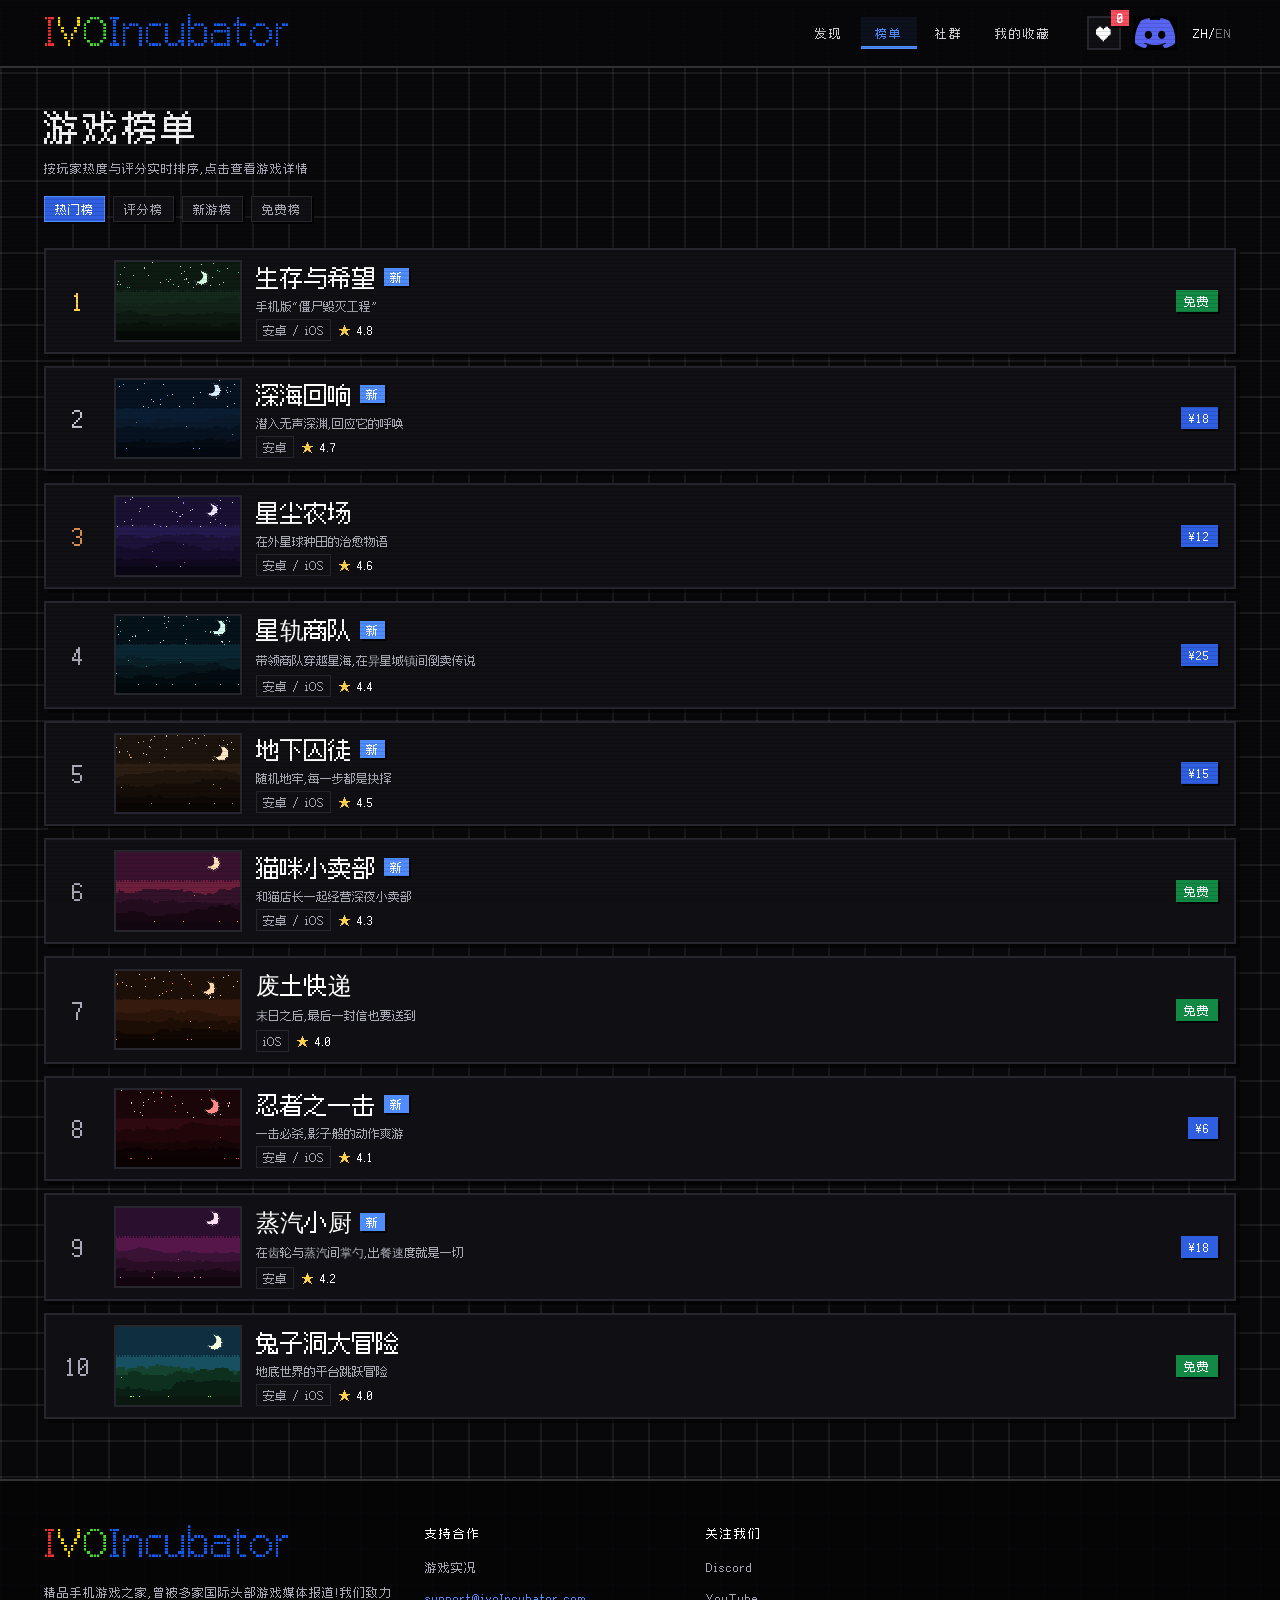
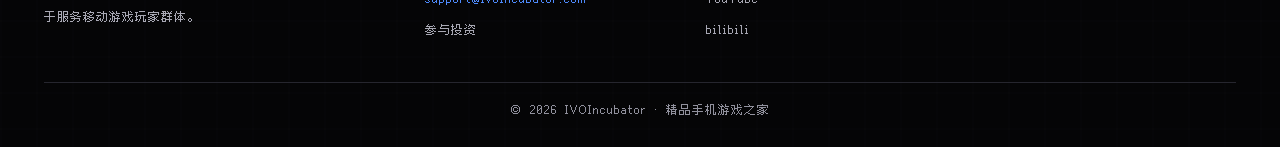
==== charts.html @ 24a02d3a "feat: 新增游戏榜单页 charts.html - 四个榜单各取前 10:热门(非即将推出按热度)/评分/新游/免费,   chips 切换,数据全部实时来自 GAMES,无需单独维护 - 排行行" ====
<!DOCTYPE html>
<html lang="zh-CN" data-lang="zh">
<head>
<meta charset="UTF-8">
<meta name="viewport" content="width=device-width, initial-scale=1.0">
<title>游戏榜单 - IVOIncubator</title>
<meta name="description" content="IVOIncubator 手机游戏榜单:热门榜、评分榜、新游榜、免费榜,发现值得玩的精品手机游戏。">
<!-- 如换正式域名,全局替换 URL 即可 -->
<link rel="canonical" href="https://anliways.github.io/ivo/charts.html">
<meta property="og:type" content="website">
<meta property="og:site_name" content="IVOIncubator">
<meta property="og:title" content="游戏榜单 - IVOIncubator">
<meta property="og:description" content="热门榜、评分榜、新游榜、免费榜——发现值得玩的精品手机游戏。">
<meta property="og:image" content="https://anliways.github.io/ivo/assets/og-image.png">
<meta property="og:url" content="https://anliways.github.io/ivo/charts.html">
<meta name="twitter:card" content="summary_large_image">
<meta name="twitter:title" content="游戏榜单 - IVOIncubator">
<meta name="twitter:description" content="热门榜、评分榜、新游榜、免费榜——发现值得玩的精品手机游戏。">
<meta name="twitter:image" content="https://anliways.github.io/ivo/assets/og-image.png">
<link rel="icon" type="image/png" href="assets/emoji.png">
<link rel="manifest" href="manifest.json">
<meta name="theme-color" content="#08080a">
<link rel="apple-touch-icon" href="assets/icons/icon-192.png">
<link rel="preload" as="font" type="font/woff2" href="assets/FusionPixel12-subset.woff2" crossorigin>
<link rel="stylesheet" href="common.css">
<link rel="stylesheet" href="home.css">
<link rel="stylesheet" href="charts.css">
</head>
<body>

<!-- ===== 顶栏 ===== -->
<header class="topbar">
  <div class="shell topbar-in">
    <a class="logo-link" href="index.html">
      <img src="assets/logo.png" alt="IVOIncubator">
    </a>
    <nav class="topnav">
      <a href="index.html" data-i18n="navDiscover">发现</a>
      <a href="charts.html" class="active" data-i18n="navCharts">榜单</a>
      <a href="index.html#community" data-i18n="navCommunity">社群</a>
      <a href="favorites.html" data-i18n="navFavs">我的收藏</a>
    </nav>
    <div class="topbar-tools">
      <a class="fav-link" href="favorites.html" aria-label="我的收藏" data-i18n-aria="navFavs">♥<b class="fav-badge" data-fav-badge>0</b></a>
      <a class="discord-top" href="#" data-link="discord" target="_blank" rel="noopener" aria-label="Discord">
        <img src="assets/discord.png" alt="Discord">
      </a>
      <button class="lang-btn" id="langBtn" type="button" aria-label="Switch language">
        <span class="lang-zh">ZH</span><span class="lang-sep">/</span><span class="lang-en">EN</span>
      </button>
    </div>
  </div>
</header>

<main class="shell charts-page">

  <section class="charts-head">
    <h1 data-i18n="chartTitle">游戏榜单</h1>
    <p class="charts-sub" data-i18n="chartSub">按玩家热度与评分实时排序,点击查看游戏详情</p>
  </section>

  <nav class="chart-tabs" id="chartTabs" role="tablist" aria-label="榜单切换"></nav>

  <div class="chart-list" id="chartList"></div>

</main>

<!-- ===== 页脚 ===== -->
<footer class="footer">
  <div class="shell">
    <div class="footer-grid">
      <div class="footer-brand">
        <img src="assets/logo.png" alt="IVOIncubator">
        <p data-i18n="footAbout">精品手机游戏之家,曾被多家国际头部游戏媒体报道!我们致力于服务移动游戏玩家群体。</p>
      </div>
      <div>
        <h4 data-i18n="footSupport">支持合作</h4>
        <ul>
          <li><a href="#" data-link="live" target="_blank" rel="noopener" data-i18n="footLive">游戏实况</a></li>
          <li><a href="mailto:support@ivoIncubator.com" class="footer-mail">support@ivoIncubator.com</a></li>
          <li><a href="#" data-i18n="footInvest">参与投资</a></li>
        </ul>
      </div>
      <div>
        <h4 data-i18n="footFollow">关注我们</h4>
        <ul>
          <li><a href="#" data-link="discord" target="_blank" rel="noopener">Discord</a></li>
          <li><a href="#" data-link="youtube" target="_blank" rel="noopener">YouTube</a></li>
          <li><a href="#" data-link="bilibili" target="_blank" rel="noopener">bilibili</a></li>
        </ul>
      </div>
    </div>
    <p class="footer-bottom">© 2026 IVOIncubator · <span data-i18n="footRights">精品手机游戏之家</span></p>
  </div>
</footer>

<button class="back-top" id="backTop" type="button" aria-label="Back to top" data-i18n-aria="backTop">▲</button>

<script src="data.js"></script>
<script src="cursor.js"></script>
<script src="analytics.js"></script>
<script src="charts.js"></script>
<script>
if ("serviceWorker" in navigator) {
  addEventListener("load", () => navigator.serviceWorker.register("sw.js"));
  // 新版本 SW 接管时给个像素提示(首次注册不提示)
  let hadController = !!navigator.serviceWorker.controller;
  navigator.serviceWorker.addEventListener("controllerchange", () => {
    if (!hadController) { hadController = true; return; }
    const el = document.createElement("div");
    el.className = "toast show";
    el.textContent = document.documentElement.dataset.lang === "en" ? "✨ Updated to the latest version" : "✨ 已更新到最新版本";
    document.body.appendChild(el);
    setTimeout(() => el.remove(), 2400);
  });
}
</script>
</body>
</html>
---- common.css ----
/* =====================================================
 * IVOIncubator · 公共样式(两页共用)
 * ===================================================== */

/* ---- 像素字体(子集版,全站仅 34KB;新增大量文案后需重新子集化) ---- */
@font-face {
  font-family: "FusionPixel";
  src: url("assets/FusionPixel12-subset.woff2") format("woff2");
  font-weight: 400;
  font-display: swap;
}
@font-face {
  font-family: "FusionPixel";
  src: url("assets/FusionPixel12-latin-subset.woff2") format("woff2");
  font-weight: 400;
  font-display: swap;
  unicode-range: U+0000-00FF, U+2000-206F;
}

/* ---- 基础 ---- */
:root {
  --bg: #08080a;
  --line: rgba(255, 255, 255, 0.07);
  --grid-size: 36px;
  --panel: #101014;
  --panel-2: #16161c;
  --border: #26262e;
  --border-hover: #4f8cff;
  --brand: #4f8cff;
  --brand-deep: #2f5fe0;
  --green: #37d67a;
  --red: #ff4d5e;
  --pink: #ff2ea6;
  --text: #f2f2f2;
  --text-dim: #aaaab6;
}
* { margin: 0; padding: 0; box-sizing: border-box; }

/* hidden 属性优先于任何 display 规则(如 .btn 的 display:inline-block) */
[hidden] { display: none !important; }

html { scroll-behavior: smooth; }

body {
  background: var(--bg);
  background-image:
    linear-gradient(var(--line) 2px, transparent 2px),
    linear-gradient(90deg, var(--line) 2px, transparent 2px);
  background-size: var(--grid-size) var(--grid-size);
  color: var(--text);
  font-family: "FusionPixel", "Zpix", "SimHei", monospace;
  -webkit-font-smoothing: none;
  font-smooth: never;
  min-height: 100vh;
  display: flex;
  flex-direction: column;
}

a { color: inherit; text-decoration: none; }
img, canvas, svg { display: block; image-rendering: pixelated; }
button { font-family: inherit; }
::placeholder { color: #84849a; }

/* ---- 全局像素化:选中 / 滚动条 / 光标 / CRT 扫描线 ---- */
::selection { background: var(--brand); color: #000; }

::-webkit-scrollbar { width: 12px; height: 12px; }
::-webkit-scrollbar-track { background: #0b0b0e; }
::-webkit-scrollbar-thumb { background: #2c2c36; border: 2px solid #0b0b0e; }
::-webkit-scrollbar-thumb:hover { background: var(--brand-deep); }
* { scrollbar-color: #2c2c36 #0b0b0e; }

/* ---- 全局像素光标(cursor.js 运行时生成 PNG 注入变量) ---- */
* { cursor: var(--cursor-arrow, auto); }
a, button, .chip, .fav-btn, select, label[for], summary {
  cursor: var(--cursor-point, pointer);
}
input, textarea { cursor: text; }

/* CRT 扫描线覆层 */
body::after {
  content: "";
  position: fixed;
  inset: 0;
  z-index: 999;
  pointer-events: none;
  background: repeating-linear-gradient(
    0deg,
    rgba(0, 0, 0, 0.12) 0 1px,
    transparent 1px 4px
  );
}

.shell {
  width: 100%;
  max-width: 1240px;
  margin: 0 auto;
  padding: 0 24px;
}

/* ============ 顶栏 ============ */
.topbar {
  background: rgba(8, 8, 10, 0.96);
  border-bottom: 2px solid rgba(255, 255, 255, 0.18);
  position: sticky;
  top: 0;
  z-index: 50;
}
.topbar-in {
  display: flex;
  align-items: center;
  gap: 22px;
  height: 66px;
}
.logo-link { flex: none; display: block; }
.logo-link img { width: 248px; image-rendering: pixelated; } /* 991/4,整数倍缩放最锐利 */

.search-box {
  flex: 1;
  min-width: 0;
  max-width: 380px;
  display: flex;
  border: 2px solid var(--border);
  background: #0c0c10;
}
.search-box input {
  flex: 1;
  min-width: 0;
  background: none;
  border: none;
  outline: none;
  color: var(--text);
  font-family: inherit;
  font-size: 12px;
  padding: 8px 12px;
  letter-spacing: 1px;
}
.search-box .search-go {
  border: none;
  border-left: 2px solid var(--border);
  background: var(--panel-2);
  color: var(--text-dim);
  font-family: inherit;
  font-size: 12px;
  padding: 0 14px;
  cursor: pointer;
}
.search-box:focus-within { border-color: var(--brand); }
.search-box:focus-within .search-go { color: var(--brand); }

.topnav {
  display: flex;
  gap: 4px;
  margin-left: auto;
}
.topnav a {
  font-size: 12px;
  letter-spacing: 2px;
  color: #cfcfd6;
  padding: 8px 14px;
  white-space: nowrap;
}
.topnav a:hover, .topnav a.active { color: var(--brand); }
.topnav a.active {
  background: rgba(79, 140, 255, 0.08);
  box-shadow: inset 0 -3px 0 var(--brand);
}

.topbar-tools {
  display: flex;
  align-items: center;
  gap: 12px;
  flex: none;
}
.discord-top img { width: 44px; image-rendering: pixelated; } /* 88/2 */
.discord-top:hover { filter: brightness(1.3); }

/* 顶栏收藏入口(三页共用,带计数角标) */
.fav-link {
  position: relative;
  flex: none;
  display: flex;
  align-items: center;
  justify-content: center;
  width: 34px;
  height: 34px;
  font-size: 16px;
  color: #fff;
  border: 2px solid var(--border);
  background: var(--panel);
}
.fav-link:hover { border-color: var(--red); color: var(--red); }
.fav-link.active { border-color: var(--red); color: var(--red); }
.fav-badge {
  position: absolute;
  top: -8px;
  right: -10px;
  min-width: 18px;
  padding: 1px 4px;
  font-size: 12px;
  font-style: normal;
  line-height: 1.2;
  text-align: center;
  color: #fff;
  background: var(--red);
  box-shadow: 2px 2px 0 rgba(0, 0, 0, 0.75);
}

.lang-btn {
  background: none;
  border: none;
  cursor: pointer;
  font-size: 12px;
  color: #fff;
  letter-spacing: 1px;
  padding: 6px 4px;
}
.lang-btn:hover { color: var(--brand); }
.lang-btn:focus-visible { outline: 2px solid var(--brand); outline-offset: 2px; }
.lang-btn .lang-en { opacity: 0.45; }
html[data-lang="en"] .lang-btn .lang-zh { opacity: 0.45; }
html[data-lang="en"] .lang-btn .lang-en { opacity: 1; }

/* ============ 页脚 ============ */
.footer {
  margin-top: auto;
  border-top: 2px solid rgba(255, 255, 255, 0.18);
  background: rgba(5, 5, 6, 0.9);
  padding: 44px 0 30px;
}
.footer-grid {
  display: grid;
  grid-template-columns: 1.4fr 1fr 1fr 1fr;
  gap: 32px;
}
.footer-grid > div { min-width: 0; }
.footer-brand img { width: 248px; max-width: 100%; image-rendering: pixelated; margin-bottom: 16px; }
.footer-brand p {
  font-size: 12px;
  line-height: 2;
  color: var(--text-dim);
  letter-spacing: 1px;
}
.footer h4 {
  font-size: 12px;
  font-weight: 400;
  color: #fff;
  margin-bottom: 14px;
  letter-spacing: 2px;
}
.footer ul { list-style: none; }
.footer li { margin-bottom: 10px; }
.footer li a {
  font-size: 12px;
  color: var(--text-dim);
  letter-spacing: 1px;
}
.footer li a:hover { color: var(--brand); }
.footer-mail { color: var(--brand) !important; }
.footer-bottom {
  margin-top: 34px;
  padding-top: 18px;
  border-top: 1px solid var(--border);
  font-size: 12px;
  color: #93939f;
  text-align: center;
  letter-spacing: 1px;
}

/* ============ 通用按钮 / 标签(8-bit 硬阴影) ============ */
.btn {
  display: inline-block;
  font-size: 12px;
  letter-spacing: 1px;
  padding: 10px 18px;
  border: 2px solid #fff;
  cursor: pointer;
  white-space: nowrap;
  box-shadow: 4px 4px 0 #000;
  transition: transform 0.12s steps(2, end), box-shadow 0.12s steps(2, end),
              filter 0.12s steps(2, end);
}
.btn:hover { filter: brightness(1.12); transform: translate(-1px, -1px); box-shadow: 5px 5px 0 #000; }
.btn:active { transform: translate(3px, 3px); box-shadow: 1px 1px 0 #000; }
.btn:focus-visible { outline: 2px solid var(--brand); outline-offset: 2px; }
.btn-green { background: var(--green); color: #05270f; }
.btn-pink  { background: var(--pink); color: #fff; }
.btn-blue  { background: var(--brand); color: #fff; border-color: var(--brand); }
.btn-ghost { background: transparent; color: #fff; border-color: #4a4a55; }
.btn-ghost:hover { border-color: var(--brand); color: var(--brand); }

.chip {
  display: inline-block;
  font-size: 12px;
  letter-spacing: 1px;
  padding: 4px 10px;
  border: 1px solid var(--border);
  background: var(--panel);
  color: var(--text-dim);
  cursor: pointer;
  white-space: nowrap;
  box-shadow: 2px 2px 0 #000;
  transition: transform 0.1s steps(2, end), box-shadow 0.1s steps(2, end),
              color 0.1s steps(2, end), border-color 0.1s steps(2, end);
}
.chip:hover { color: var(--text); border-color: #4a4a55; transform: translate(1px, 1px); box-shadow: 1px 1px 0 #000; }
.chip.active {
  background: var(--brand-deep);
  border-color: var(--brand);
  color: #fff;
}

/* 价格/状态角标 */
.pill {
  font-size: 12px;
  letter-spacing: 1px;
  padding: 3px 8px;
  color: #fff;
  white-space: nowrap;
  box-shadow: 2px 2px 0 rgba(0, 0, 0, 0.75);
}
.pill-free { background: #128a45; }
.pill-paid { background: var(--brand-deep); }
.pill-soon { background: #3a3a44; color: #c8c8d2; }

/* 平台小标签 */
.plat {
  font-size: 12px;
  letter-spacing: 0;
  padding: 2px 6px;
  border: 1px solid var(--border);
  color: var(--text-dim);
}

/* 空状态 */
.empty-tip {
  padding: 60px 0;
  text-align: center;
  color: var(--text-dim);
  font-size: 12px;
  letter-spacing: 1px;
}

/* ============ 窄屏 ============ */
@media (max-width: 960px) {
  .topnav { display: none; }
  .logo-link img { width: 124px; }
}
@media (max-width: 640px) {
  .shell { padding: 0 14px; }
  .topbar-in { gap: 8px; height: 58px; }
  .logo-link img { width: 124px; }
  .search-box { max-width: none; }
  .search-box .search-go { padding: 0 10px; }
  .lang-btn { font-size: 12px; padding: 4px 2px; }
  .discord-top { display: none; }
  .footer-grid { grid-template-columns: 1fr; gap: 24px; }
  .footer-mail { overflow-wrap: anywhere; }
}

/* ============ 收藏按钮(卡片右上角) ============ */
.fav-btn {
  position: absolute;
  top: 8px;
  right: 8px;
  width: 28px;
  height: 28px;
  display: flex;
  align-items: center;
  justify-content: center;
  background: rgba(8, 8, 10, 0.8);
  border: 2px solid rgba(255, 255, 255, 0.5);
  color: #fff;
  font-size: 14px;
  line-height: 1;
  padding: 0;
  z-index: 3;
}
.fav-btn:hover { border-color: var(--red); color: var(--red); }
.fav-btn.on {
  border-color: var(--red);
  color: var(--red);
  background: rgba(8, 8, 10, 0.9);
}

/* NEW 角标(封面右上) */
.pill-new {
  position: absolute;
  top: 8px;
  left: 8px;
  background: var(--brand);
  color: #fff;
  font-size: 12px;
  letter-spacing: 1px;
  padding: 2px 8px;
  box-shadow: 2px 2px 0 rgba(0, 0, 0, 0.75);
}

/* 评分 */
.rating {
  font-size: 12px;
  letter-spacing: 0;
  color: #ffd24a;
  white-space: nowrap;
}
.rating .num { color: #fff; }

/* ============ 像素 toast ============ */
.toast {
  position: fixed;
  left: 50%;
  bottom: 34px;
  transform: translateX(-50%);
  background: var(--panel-2);
  border: 2px solid var(--brand);
  box-shadow: 4px 4px 0 #000;
  color: #fff;
  font-size: 12px;
  letter-spacing: 1px;
  padding: 10px 18px;
  z-index: 1000;
  opacity: 0;
  pointer-events: none;
}
.toast.show { opacity: 1; }
.toast span { color: var(--brand); }

/* ============ 返回顶部 ============ */
.back-top {
  position: fixed;
  right: 22px;
  bottom: 22px;
  width: 46px;
  height: 46px;
  background: var(--panel-2);
  border: 2px solid #fff;
  color: #fff;
  font-size: 16px;
  line-height: 1;
  z-index: 90;
  box-shadow: 4px 4px 0 #000;
  opacity: 0;
  pointer-events: none;
  transition: opacity 0.2s steps(3, end);
}
.back-top.show { opacity: 1; pointer-events: auto; }
.back-top:hover { background: var(--brand-deep); border-color: var(--brand); }
@media (max-width: 640px) {
  .back-top { right: 14px; bottom: 14px; width: 40px; height: 40px; }
}

/* ============ 轮播暂停按钮 ============ */
.car-pause {
  position: absolute;
  top: 14px;
  right: 76px;
  width: 26px;
  height: 26px;
  background: rgba(8, 8, 10, 0.7);
  border: 2px solid rgba(255, 255, 255, 0.5);
  color: #fff;
  font-size: 10px;
  line-height: 1;
  padding: 0;
  z-index: 6;
}
.car-pause:hover { border-color: var(--brand); color: var(--brand); }

/* ============ 加载更多 ============ */
.load-more-wrap { text-align: center; margin-top: 22px; }

/* ============ 上线通知订阅条(详情页) ============ */
.notify {
  margin-top: 26px;
  border: 2px solid var(--brand);
  background: rgba(79, 140, 255, 0.08);
  padding: 18px 20px;
  box-shadow: 4px 4px 0 rgba(0, 0, 0, 0.6);
}
.notify h4 {
  font-size: 12px;
  font-weight: 400;
  letter-spacing: 2px;
  color: #fff;
  margin-bottom: 12px;
}
.notify-form { display: flex; gap: 10px; flex-wrap: wrap; }
.notify-form input {
  flex: 1;
  min-width: 200px;
  background: #0c0c10;
  border: 2px solid var(--border);
  color: var(--text);
  font-family: inherit;
  font-size: 12px;
  letter-spacing: 1px;
  padding: 9px 12px;
  outline: none;
}
.notify-form input:focus { border-color: var(--brand); }
.notify-done { font-size: 12px; color: var(--green); letter-spacing: 1px; line-height: 2; }

/* ============ 减少动态效果偏好 ============ */
@media (prefers-reduced-motion: reduce) {
  * { transition-duration: 0.01ms !important; animation: none !important; }
  html { scroll-behavior: auto; }
}
---- home.css ----
/* =====================================================
 * IVOIncubator · 首页样式
 * ===================================================== */

.home { padding-bottom: 30px; }

/* ============ 轮播 ============ */
.carousel {
  position: relative;
  margin-top: 22px;
  border: 2px solid var(--border);
  background: var(--panel);
  overflow: hidden;
  box-shadow: 6px 6px 0 rgba(0, 0, 0, 0.6);
}
.slides { position: relative; height: 420px; }
.slide {
  position: absolute;
  inset: 0;
  opacity: 0;
  transition: opacity 0.6s;
  pointer-events: none;
}
.slide.active { opacity: 1; pointer-events: auto; }
.slide .slide-bg {
  position: absolute;
  inset: 0;
  width: 100%;
  height: 100%;
  object-fit: cover;
  image-rendering: pixelated;
}
.slide .slide-shade {
  position: absolute;
  inset: 0;
  background: linear-gradient(180deg, rgba(0,0,0,0.05) 30%, rgba(0,0,0,0.78) 82%);
}
.slide-info {
  position: absolute;
  left: 30px;
  right: 30px;
  bottom: 26px;
}
.slide-tags { display: flex; gap: 8px; margin-bottom: 12px; flex-wrap: wrap; }
.slide-tags .tagmini {
  font-size: 12px;
  letter-spacing: 1px;
  padding: 3px 8px;
  background: rgba(8,8,10,0.75);
  border: 1px solid rgba(255,255,255,0.35);
  color: #fff;
}.slide-info h2 {
  font-size: clamp(24px, 3vw, 36px);
  font-weight: 400;
  letter-spacing: 2px;
  text-shadow: 3px 3px 0 rgba(0,0,0,0.6);
}
.slide-info p {
  margin: 8px 0 16px;
  font-size: 24px;
  color: #d8d8de;
  letter-spacing: 1px;
  text-shadow: 2px 2px 0 rgba(0,0,0,0.6);
}

.car-btn {
  position: absolute;
  top: 40%;
  transform: translateY(-50%);
  width: 44px;
  height: 44px;
  background: rgba(8,8,10,0.6);
  border: 2px solid rgba(255,255,255,0.4);
  color: #fff;
  font-size: 24px;
  cursor: pointer;
  z-index: 5;
  line-height: 1;
  box-shadow: 3px 3px 0 rgba(0,0,0,0.6);
}
.car-btn:hover { background: var(--brand-deep); border-color: var(--brand); }
.car-prev { left: 14px; }
.car-next { right: 14px; }
.car-dots {
  position: absolute;
  right: 18px;
  top: 14px;
  display: flex;
  gap: 8px;
  z-index: 5;
}
.car-dots button {
  width: 12px;
  height: 12px;
  border: 2px solid #fff;
  background: transparent;
  cursor: pointer;
  padding: 0;
}
.car-dots button.active { background: var(--brand); border-color: var(--brand); }

/* ============ 分类行 ============ */
.genre-row {
  display: flex;
  gap: 10px;
  margin: 22px 0 26px;
  overflow-x: auto;
  padding-bottom: 6px;
  scrollbar-width: thin;
}
.genre-row .chip { font-size: 12px; padding: 6px 14px; }

/* ============ 主区两栏 ============ */
.home-main {
  display: grid;
  grid-template-columns: 1fr 300px;
  gap: 26px;
  align-items: start;
}
@media (max-width: 1024px) {
  .home-main { grid-template-columns: 1fr; }
}

/* ---- 标签页 ---- */
.tab-bar {
  display: flex;
  gap: 4px;
  border-bottom: 2px solid var(--border);
  overflow-x: auto;
}
.tab-bar button {
  background: none;
  border: none;
  color: var(--text-dim);
  font-size: 24px;
  letter-spacing: 2px;
  padding: 12px 18px 10px;
  cursor: pointer;
  white-space: nowrap;
}
.tab-bar button:hover { color: var(--text); }
.tab-bar button.active {
  color: var(--brand);
  box-shadow: inset 0 -4px 0 var(--brand);
}
@media (max-width: 640px) {
  .tab-bar button { font-size: 12px; padding: 10px 12px 8px; }
}

/* ---- 游戏卡片网格 ---- */
.game-grid {
  margin-top: 20px;
  display: grid;
  grid-template-columns: repeat(4, 1fr);
  gap: 16px;
}
@media (max-width: 1180px) { .game-grid { grid-template-columns: repeat(3, 1fr); } }
@media (max-width: 720px)  { .game-grid { grid-template-columns: repeat(2, 1fr); } }

.game-card {
  background: var(--panel);
  border: 2px solid var(--border);
  box-shadow: 5px 5px 0 rgba(0, 0, 0, 0.55);
  transition: transform 0.15s steps(3, end), border-color 0.15s steps(3, end),
              box-shadow 0.15s steps(3, end);
  display: flex;
  flex-direction: column;
}
.game-card:hover {
  transform: translate(-2px, -2px);
  border-color: var(--border-hover);
  box-shadow: 8px 8px 0 rgba(0, 0, 0, 0.65);
}
.game-card .cover {
  position: relative;
  aspect-ratio: 3 / 2;
  overflow: hidden;
  border-bottom: 2px solid var(--border);
}
.game-card .cover canvas {
  width: 100%;
  height: 100%;
  image-rendering: pixelated;
}
.game-card .cover .pill { position: absolute; left: 8px; bottom: 8px; }
.game-card .card-body { padding: 10px 12px 12px; display: flex; flex-direction: column; gap: 6px; flex: 1; }
.game-card .card-title {
  font-size: 24px;
  letter-spacing: 0;
  line-height: 1.25;
  color: #fff;
}
.game-card:hover .card-title { color: var(--brand); }
.game-card .card-tagline {
  font-size: 12px;
  color: var(--text-dim);
  letter-spacing: 0;
  line-height: 1.6;
  display: -webkit-box;
  -webkit-line-clamp: 2;
  -webkit-box-orient: vertical;
  overflow: hidden;
  flex: 1;
}
.game-card .card-meta { display: flex; gap: 6px; flex-wrap: wrap; }

/* ============ 侧栏 ============ */
/* 侧栏节奏整体收紧:面板总高尽量贴近 2 行卡片网格,避免主列下方出现大段空白 */
.side-col { display: flex; flex-direction: column; gap: 14px; }
.panel {
  background: var(--panel);
  border: 2px solid var(--border);
  padding: 14px;
  box-shadow: 5px 5px 0 rgba(0, 0, 0, 0.55);
}
.panel h3 {
  font-size: 12px;
  font-weight: 400;
  letter-spacing: 2px;
  color: #fff;
  margin-bottom: 10px;
}
.filter-group { display: flex; flex-wrap: wrap; gap: 8px; }
.tag-cloud { display: flex; flex-wrap: wrap; gap: 8px; }
.panel-notice {
  border-color: var(--pink);
  background: linear-gradient(180deg, rgba(255,46,166,0.12), rgba(255,46,166,0.04));
}
.panel-notice p {
  font-size: 12px;
  line-height: 1.9;
  color: var(--text-dim);
  letter-spacing: 1px;
  margin-bottom: 12px;
}
.btn-block { display: block; text-align: center; width: 100%; }

/* 收藏面板 */
.fav-count {
  font-size: 24px;
  color: var(--red);
  letter-spacing: 2px;
  margin-bottom: 12px;
}
#favOnlyBtn { display: block; width: 100%; text-align: center; }
.fav-hint {
  margin-top: 8px;
  font-size: 12px;
  color: var(--text-dim);
  line-height: 1.9;
  letter-spacing: 1px;
}

/* ============ 最新上架 ============ */
.fresh-sec { margin-top: 26px; }
.sec-head { display: flex; align-items: center; gap: 16px; margin-bottom: 16px; }
.sec-head h2 {
  font-size: 24px;
  font-weight: 400;
  letter-spacing: 3px;
  white-space: nowrap;
}
.sec-line { flex: 1; height: 2px; background: var(--border); }

.fresh-row {
  display: grid;
  grid-auto-flow: column;
  grid-auto-columns: 220px;
  gap: 14px;
  overflow-x: auto;
  padding-bottom: 10px;
  scrollbar-width: thin;
}
.fresh-row .game-card { grid-auto-columns: auto; }

/* ============ 社群横幅 ============ */
.community {
  margin-top: 34px;
  border: 2px solid var(--pink);
  background:
    linear-gradient(90deg, rgba(255,46,166,0.16), rgba(79,140,255,0.10)),
    var(--panel);
  box-shadow: 6px 6px 0 rgba(0, 0, 0, 0.6);
}
.community-in {
  display: flex;
  align-items: center;
  justify-content: space-between;
  gap: 20px;
  padding: 26px 30px;
  flex-wrap: wrap;
}
.community-in h2 {
  font-size: clamp(24px, 2.6vw, 36px);
  font-weight: 400;
  letter-spacing: 2px;
}
.community-in p {
  margin-top: 8px;
  font-size: 12px;
  color: var(--text-dim);
  letter-spacing: 1px;
}

/* ============ 轮播窄屏 ============ */
@media (max-width: 640px) {
  .slides { height: 300px; }
  .slide-info { left: 16px; right: 16px; bottom: 16px; }
  .car-btn { display: none; }
  .fresh-row { grid-auto-columns: 180px; }
}

/* ============ 大屏(≥1440):放宽容器,吃满宽屏而不失焦 ============ */
@media (min-width: 1440px) {
  .shell { max-width: 1440px; }
  .slides { height: 460px; }
  .fresh-row { grid-auto-columns: 240px; }
}
---- charts.css ----
/* =====================================================
 * IVOIncubator · 榜单页
 * 注意:对 .shell 的补充只用 padding-top/bottom 长属性,
 * 多值简写会清掉横向内边距(见 favorites.css 的教训)
 * ===================================================== */

.charts-page { padding-top: 34px; padding-bottom: 60px; }

.charts-head h1 {
  font-size: 36px;
  font-weight: 400;
  letter-spacing: 3px;
}
.charts-sub {
  margin-top: 10px;
  font-size: 12px;
  color: var(--text-dim);
  letter-spacing: 1px;
}

/* 榜单切换 chips */
.chart-tabs {
  margin-top: 20px;
  display: flex;
  gap: 8px;
  overflow-x: auto;
  padding-bottom: 4px;
  scrollbar-width: thin;
}
.chart-tabs .chip { flex: none; }

/* 排行行 */
.chart-list {
  margin-top: 22px;
  display: flex;
  flex-direction: column;
  gap: 12px;
}
.chart-row {
  display: flex;
  align-items: center;
  gap: 14px;
  background: var(--panel);
  border: 2px solid var(--border);
  padding: 10px 16px 10px 10px;
  box-shadow: 4px 4px 0 rgba(0, 0, 0, 0.55);
  transition: transform 0.15s steps(3, end), border-color 0.15s steps(3, end),
              box-shadow 0.15s steps(3, end);
}
.chart-row:hover {
  transform: translate(-2px, -2px);
  border-color: var(--border-hover);
  box-shadow: 7px 7px 0 rgba(0, 0, 0, 0.65);
}

/* 名次:前三名金属色 */
.rank {
  flex: none;
  width: 44px;
  text-align: center;
  font-size: 24px;
  letter-spacing: 1px;
  color: var(--text-dim);
}
.rank-1 { color: #ffd24a; }
.rank-2 { color: #c8c8d4; }
.rank-3 { color: #d98c4f; }

.row-cover {
  flex: none;
  width: 128px;
  border: 2px solid var(--border);
}
.row-cover canvas { display: block; width: 100%; image-rendering: pixelated; }

.row-main {
  flex: 1;
  min-width: 0;
  display: flex;
  flex-direction: column;
  gap: 5px;
}
.row-title {
  font-size: 24px;
  color: #fff;
  display: flex;
  align-items: center;
  gap: 8px;
  min-width: 0;
}
.chart-row:hover .row-title { color: var(--brand); }
.row-new {
  flex: none;
  font-size: 12px;
  padding: 1px 6px;
  position: static;
}
.row-tagline {
  font-size: 12px;
  color: var(--text-dim);
  letter-spacing: 0;
  overflow: hidden;
  text-overflow: ellipsis;
  white-space: nowrap;
}
.row-meta { display: flex; align-items: center; gap: 8px; }
.chart-row > .pill { flex: none; margin-left: auto; }

@media (max-width: 640px) {
  .charts-page { padding-top: 22px; padding-bottom: 44px; }
  .charts-head h1 { font-size: 24px; }
  .rank { width: 28px; font-size: 12px; }
  .row-cover { width: 96px; }
  .row-title { font-size: 12px; }
  .row-tagline { display: none; }
  .chart-row { gap: 10px; padding: 8px 10px; }
}
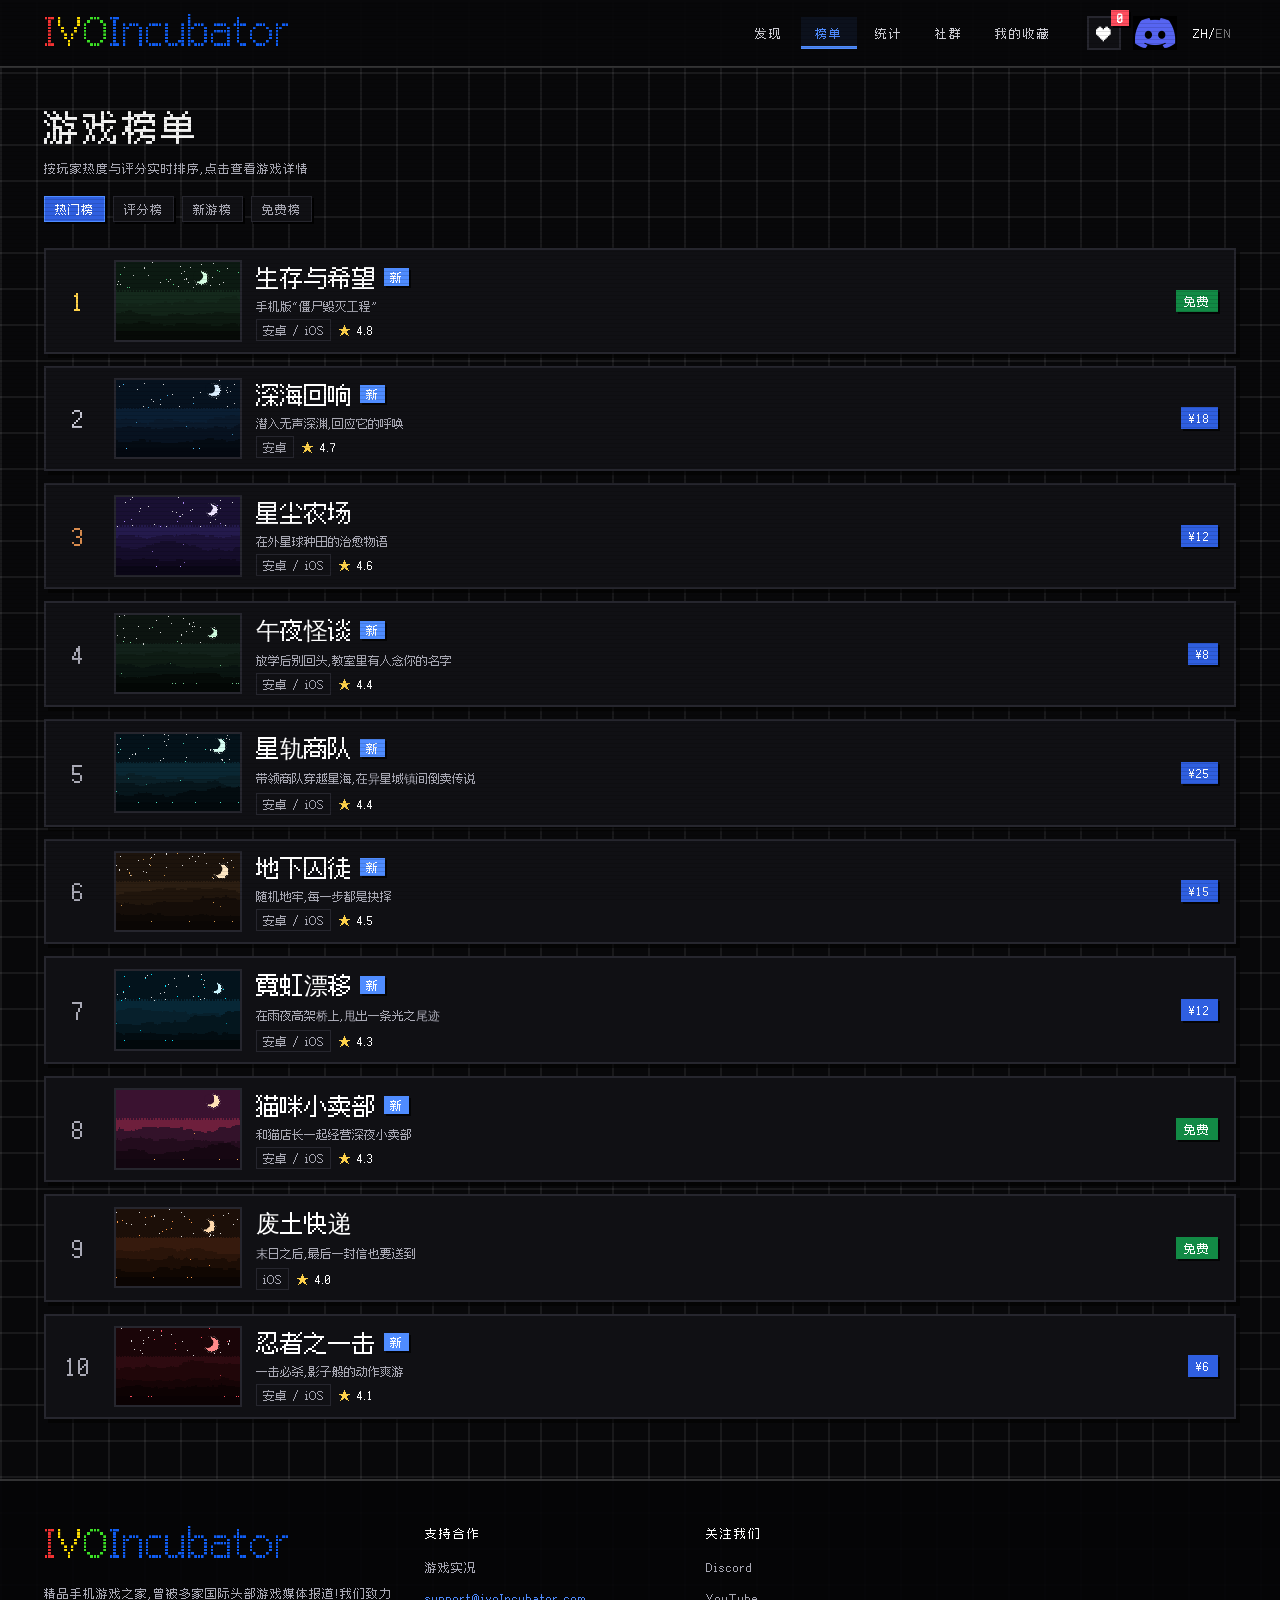
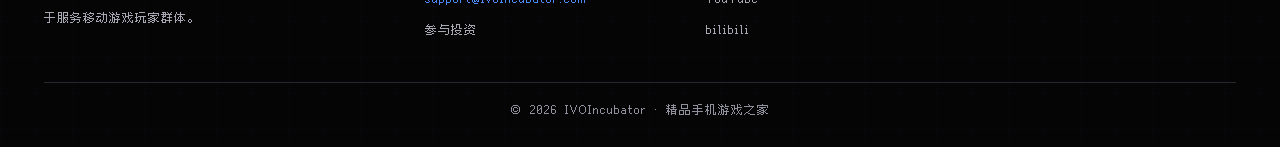
==== commit 296e19fb: "feat: 玩家评论区 + 站点统计页 + 首页公告条 评论区(giscus): - 启用仓库 Discussions,评论存 Announcements 分类 - CONFIG.giscus 填入 " ====
--- a/charts.html
+++ b/charts.html
@@ -37,6 +37,7 @@
     <nav class="topnav">
       <a href="index.html" data-i18n="navDiscover">发现</a>
       <a href="charts.html" class="active" data-i18n="navCharts">榜单</a>
+      <a href="stats.html" data-i18n="navStats">统计</a>
       <a href="index.html#community" data-i18n="navCommunity">社群</a>
       <a href="favorites.html" data-i18n="navFavs">我的收藏</a>
     </nav>
--- a/home.css
+++ b/home.css
@@ -3,6 +3,61 @@
  * ===================================================== */
 
 .home { padding-bottom: 30px; }
+
+/* ============ 公告条 ============ */
+.announce {
+  background: rgba(79, 140, 255, 0.12);
+  border-bottom: 2px solid var(--border);
+}
+.announce-in {
+  display: flex;
+  align-items: center;
+  gap: 12px;
+  padding-top: 9px;
+  padding-bottom: 9px;
+}
+.announce-dot {
+  color: var(--brand);
+  font-size: 12px;
+  animation: ann-blink 1.2s steps(2, end) infinite;
+}
+@keyframes ann-blink {
+  50% { opacity: 0.25; }
+}
+.announce-text {
+  flex: 1;
+  min-width: 0;
+  font-size: 12px;
+  letter-spacing: 1px;
+  color: #cfcfd6;
+  overflow: hidden;
+  text-overflow: ellipsis;
+  white-space: nowrap;
+}
+.announce-cta {
+  flex: none;
+  font-size: 12px;
+  letter-spacing: 1px;
+  color: var(--brand);
+  border: 2px solid var(--brand);
+  padding: 3px 10px;
+  white-space: nowrap;
+}
+.announce-cta:hover { background: var(--brand); color: #fff; }
+.announce-x {
+  flex: none;
+  width: 24px;
+  height: 24px;
+  font-size: 12px;
+  line-height: 1;
+  color: var(--text-dim);
+  background: transparent;
+  border: 2px solid transparent;
+}
+.announce-x:hover { color: #fff; border-color: var(--border); }
+@media (max-width: 640px) {
+  .announce-text { white-space: normal; }
+}
 
 /* ============ 轮播 ============ */
 .carousel {
@@ -183,6 +238,14 @@
   image-rendering: pixelated;
 }
 .game-card .cover .pill { position: absolute; left: 8px; bottom: 8px; }
+/* 可试玩角标(封面右下) */
+.game-card .cover .pill-demo {
+  position: absolute;
+  left: auto;
+  right: 8px;
+  bottom: 8px;
+  background: var(--brand);
+}
 .game-card .card-body { padding: 10px 12px 12px; display: flex; flex-direction: column; gap: 6px; flex: 1; }
 .game-card .card-title {
   font-size: 24px;
